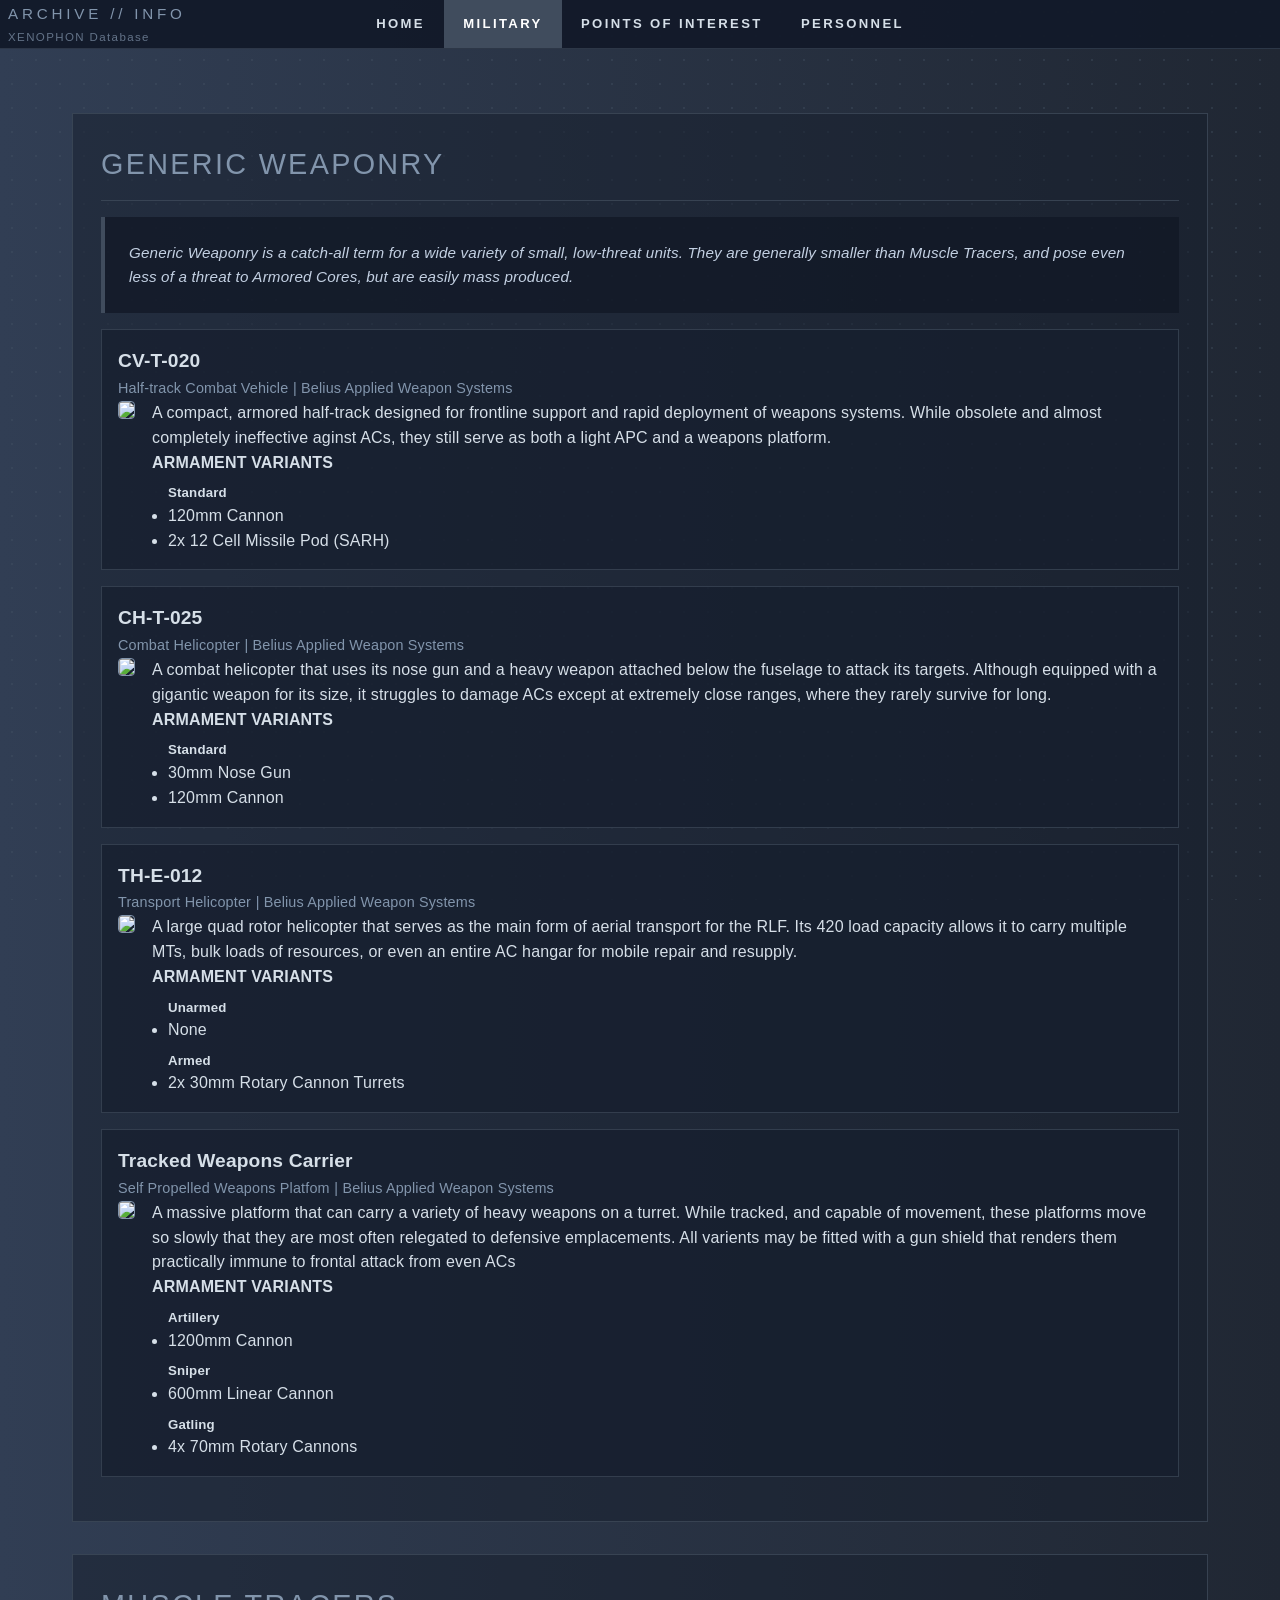
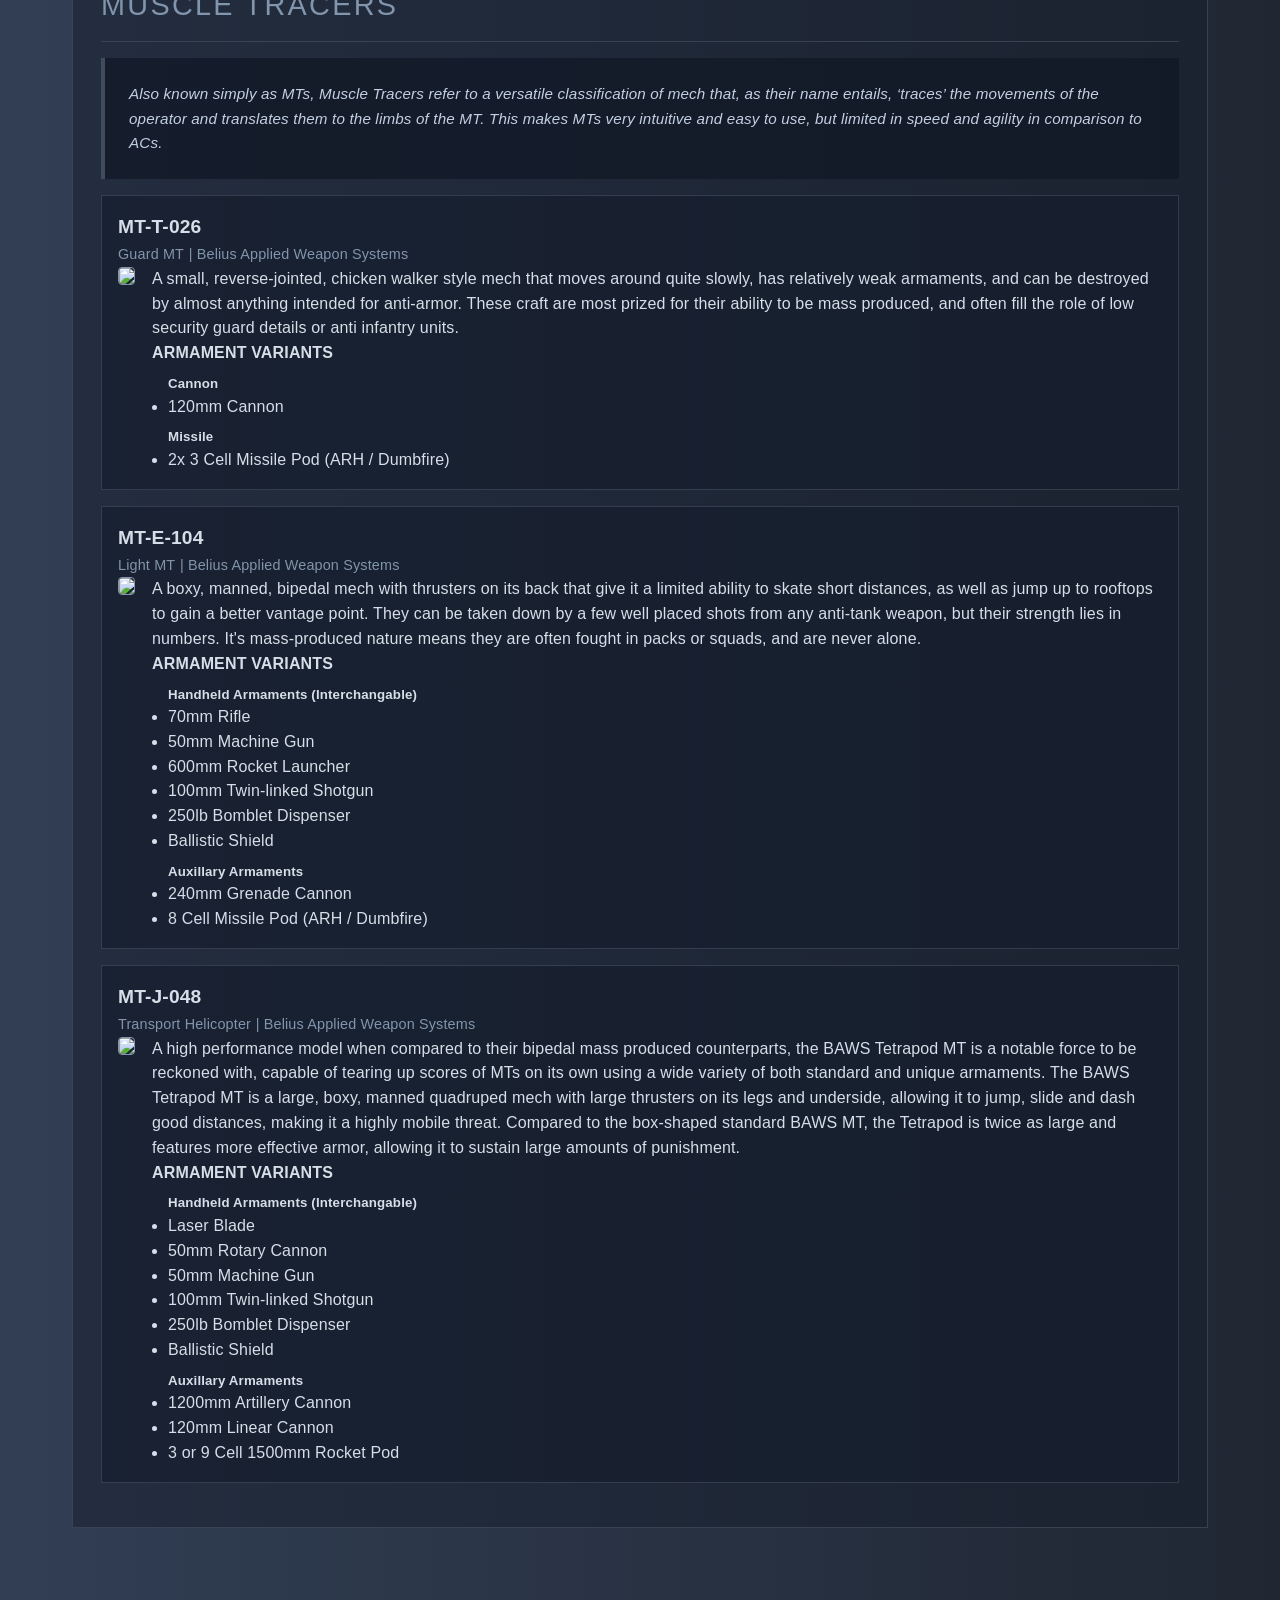
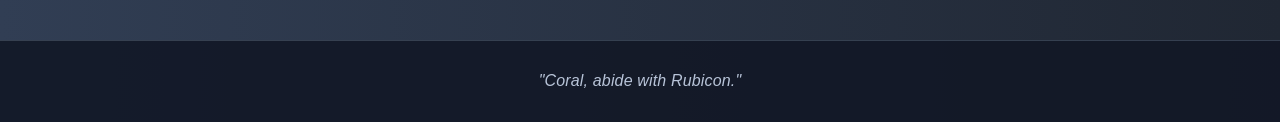
==== military.html @ 9fb01ea9 "Add files via upload" ====
<!DOCTYPE html>
<html lang="en">
<head>
    <meta charset="UTF-8">
    <meta name="viewport" content="width=device-width, initial-scale=1.0">
    <title>Military Information - RLF Archive</title>
    <link rel="stylesheet" href="styles.css">
</head>
<body>

    <nav class="navbar">
        <ul>
            <li><a href="index.html">Home</a></li>
            <li><a href="military.html" class="active">Military</a></li>
            <li><a href="locations.html">Points of Interest</a></li>
            <li><a href="members.html">Personnel</a></li>
        </ul>
        <header>
            <div class="header-content">
                <h1>ARCHIVE // INFO</h1>
                <p class="subtitle">XENOPHON Database</p>
            </div>
        </header>
    </nav>

    <main>
        <section class="content-section">
            <h2>GENERIC WEAPONRY</h2>
            <div class="placeholder">
                <p>Generic Weaponry is a catch-all term for a wide variety of small, low-threat units. They are generally smaller than Muscle Tracers, and pose even less of a threat to Armored Cores, but are easily mass produced.</p>
            </div>

            <article class="infoblock example">
                <head class="infoblock-header">
                    <h3 class="infoblock-name">CV-T-020</h3>
                    <div class="infoblock-meta">
                        <span class="infoblock-classification">Half-track Combat Vehicle</span>
                        <span class="infoblock-manufacturer">| Belius Applied Weapon Systems</span>
                    </div>
                </head>
                <div class="infoblock-body">
                    <div class="infoblock-image">
                        <img src="images/military/Armored_halftrack.webp">
                    </div>
                    <div class="infoblock-details">
                        <p class="infoblock-description">A compact, armored half-track designed for frontline support and rapid deployment of weapons systems. While obsolete and almost completely ineffective aginst ACs, they still serve as both a light APC and a weapons platform.</p>
                        <h4>ARMAMENT VARIANTS</h4>
                        <ul class="infoblock-list">
                            <h5>Standard</h5>
                            <li>120mm Cannon</li>
                            <li>2x 12 Cell Missile Pod (SARH)</li>
                        </ul>
                    </div>
                </div>
            </article>

            <article class="infoblock example">
                <head class="infoblock-header">
                    <h3 class="infoblock-name">CH-T-025</h3>
                    <div class="infoblock-meta">
                        <span class="infoblock-classification">Combat Helicopter</span>
                        <span class="infoblock-manufacturer">| Belius Applied Weapon Systems</span>
                    </div>
                </head>
                <div class="infoblock-body">
                    <div class="infoblock-image">
                        <img src="images/military/Attack_helicopter.webp">
                    </div>
                    <div class="infoblock-details">
                        <p class="infoblock-description">A combat helicopter that uses its nose gun and a heavy weapon attached below the fuselage to attack its targets. Although equipped with a gigantic weapon for its size, it struggles to damage ACs except at extremely close ranges, where they rarely survive for long.</p>
                        <h4>ARMAMENT VARIANTS</h4>
                        <ul class="infoblock-list">
                            <h5>Standard</h5>
                            <li>30mm Nose Gun</li>
                            <li>120mm Cannon</li>
                        </ul>
                    </div>
                </div>
            </article>

            <article class="infoblock example">
                <head class="infoblock-header">
                    <h3 class="infoblock-name">TH-E-012</h3>
                    <div class="infoblock-meta">
                        <span class="infoblock-classification">Transport Helicopter</span>
                        <span class="infoblock-manufacturer">| Belius Applied Weapon Systems</span>
                    </div>
                </head>
                <div class="infoblock-body">
                    <div class="infoblock-image">
                        <img src="images/military/Transport_RLF_miniguns.webp">
                    </div>
                    <div class="infoblock-details">
                        <p class="infoblock-description">A large quad rotor helicopter that serves as the main form of aerial transport for the RLF. Its 420 load capacity allows it to carry multiple MTs, bulk loads of resources, or even an entire AC hangar for mobile repair and resupply.</p>
                        <h4>ARMAMENT VARIANTS</h4>
                        <ul class="infoblock-list">
                            <h5>Unarmed</h5>
                            <li>None</li>
                        </ul>
                        <ul class="infoblock-list">
                            <h5>Armed</h5>
                            <li>2x 30mm Rotary Cannon Turrets</li>
                        </ul>
                    </div>
                </div>
            </article>

            <article class="infoblock example">
                <head class="infoblock-header">
                    <h3 class="infoblock-name">Tracked Weapons Carrier</h3>
                    <div class="infoblock-meta">
                        <span class="infoblock-classification">Self Propelled Weapons Platfom</span>
                        <span class="infoblock-manufacturer">| Belius Applied Weapon Systems</span>
                    </div>
                </head>
                <div class="infoblock-body">
                    <div class="infoblock-image">
                        <img src="images/military/TWC.webp">
                    </div>
                    <div class="infoblock-details">
                        <p class="infoblock-description">A massive platform that can carry a variety of heavy weapons on a turret. While tracked, and capable of movement, these platforms move so slowly that they are most often relegated to defensive emplacements. All varients may be fitted with a gun shield that renders them practically immune to frontal attack from even ACs</p>
                        <h4>ARMAMENT VARIANTS</h4>
                        <ul class="infoblock-list">
                            <h5>Artillery</h5>
                            <li>1200mm Cannon</li>
                        </ul>
                        <ul class="infoblock-list">
                            <h5>Sniper</h5>
                            <li>600mm Linear Cannon </li>
                        </ul>
                        <ul class="infoblock-list">
                            <h5>Gatling</h5>
                            <li>4x 70mm Rotary Cannons </li>
                        </ul>
                        
                    </div>
                </div>
            </article>

        </section>

        <section class="content-section">
            <h2>MUSCLE TRACERS</h2>
            <div class="placeholder">
                <p>Also known simply as MTs, Muscle Tracers refer to a versatile classification of mech that, as their name entails, ‘traces’ the movements of the operator and translates them to the limbs of the MT. This makes MTs very intuitive and easy to use, but limited in speed and agility in comparison to ACs.</p>
            </div>

            <article class="infoblock example">
                <head class="infoblock-header">
                    <h3 class="infoblock-name">MT-T-026</h3>
                    <div class="infoblock-meta">
                        <span class="infoblock-classification">Guard MT</span>
                        <span class="infoblock-manufacturer">| Belius Applied Weapon Systems</span>
                    </div>
                </head>
                <div class="infoblock-body">
                    <div class="infoblock-image">
                        <img src="images/military/Guard_mt_Cannon.webp">
                    </div>
                    <div class="infoblock-details">
                        <p class="infoblock-description">A small, reverse-jointed, chicken walker style mech that moves around quite slowly, has relatively weak armaments, and can be destroyed by almost anything intended for anti-armor. These craft are most prized for their ability to be mass produced, and often fill the role of low security guard details or anti infantry units.</p>
                        <h4>ARMAMENT VARIANTS</h4>
                        <ul class="infoblock-list">
                            <h5>Cannon</h5>
                            <li>120mm Cannon</li>
                        </ul>
                        <ul class="infoblock-list">
                            <h5>Missile</h5>
                            <li>2x 3 Cell Missile Pod (ARH / Dumbfire)</li>
                        </ul>
                    </div>
                </div>
            </article>

            <article class="infoblock example">
                <head class="infoblock-header">
                    <h3 class="infoblock-name">MT-E-104</h3>
                    <div class="infoblock-meta">
                        <span class="infoblock-classification">Light MT</span>
                        <span class="infoblock-manufacturer">| Belius Applied Weapon Systems</span>
                    </div>
                </head>
                <div class="infoblock-body">
                    <div class="infoblock-image">
                        <img src="images/military/BAWS_MT.webp">
                    </div>
                    <div class="infoblock-details">
                        <p class="infoblock-description">A boxy, manned, bipedal mech with thrusters on its back that give it a limited ability to skate short distances, as well as jump up to rooftops to gain a better vantage point. They can be taken down by a few well placed shots from any anti-tank weapon, but their strength lies in numbers. It's mass-produced nature means they are often fought in packs or squads, and are never alone.</p>
                        <h4>ARMAMENT VARIANTS</h4>
                        <ul class="infoblock-list">
                            <h5>Handheld Armaments (Interchangable)</h5>
                            <li>70mm Rifle</li>
                            <li>50mm Machine Gun</li>
                            <li>600mm Rocket Launcher</li>
                            <li>100mm Twin-linked Shotgun</li>
                            <li>250lb Bomblet Dispenser</li>
                            <li>Ballistic Shield</li>
                        </ul>
                        <ul class="infoblock-list">
                            <h5>Auxillary Armaments</h5>
                            <li>240mm Grenade Cannon</li>
                            <li>8 Cell Missile Pod (ARH / Dumbfire)</li>
                        </ul>
                    </div>
                </div>
            </article>

            <article class="infoblock example">
                <head class="infoblock-header">
                    <h3 class="infoblock-name">MT-J-048</h3>
                    <div class="infoblock-meta">
                        <span class="infoblock-classification">Transport Helicopter</span>
                        <span class="infoblock-manufacturer">| Belius Applied Weapon Systems</span>
                    </div>
                </head>
                <div class="infoblock-body">
                    <div class="infoblock-image">
                        <img src="images/military/BAWS_Tetrapod.webp">
                    </div>
                    <div class="infoblock-details">
                        <p class="infoblock-description">A high performance model when compared to their bipedal mass produced counterparts, the BAWS Tetrapod MT is a notable force to be reckoned with, capable of tearing up scores of MTs on its own using a wide variety of both standard and unique armaments. The BAWS Tetrapod MT is a large, boxy, manned quadruped mech with large thrusters on its legs and underside, allowing it to jump, slide and dash good distances, making it a highly mobile threat. Compared to the box-shaped standard BAWS MT, the Tetrapod is twice as large and features more effective armor, allowing it to sustain large amounts of punishment.</p>
                        <h4>ARMAMENT VARIANTS</h4>
                        <ul class="infoblock-list">
                            <h5>Handheld Armaments (Interchangable)</h5>
                            <li>Laser Blade</li>
                            <li>50mm Rotary Cannon</li>
                            <li>50mm Machine Gun</li>
                            <li>100mm Twin-linked Shotgun</li>
                            <li>250lb Bomblet Dispenser</li>
                            <li>Ballistic Shield</li>
                        </ul>
                        <ul class="infoblock-list">
                            <h5>Auxillary Armaments</h5>
                            <li>1200mm Artillery Cannon</li>
                            <li>120mm Linear Cannon</li>
                            <li>3 or 9 Cell 1500mm Rocket Pod</li>
                        </ul>
                    </div>
                </div>
            </article>

        </section>
    </main>

    <footer>
        <i>"Coral, abide with Rubicon."</i>
    </footer>
</body>
</html>
---- styles.css ----
* {
    margin: 0;
    padding: 0;
    box-sizing: border-box;
}

body {
    font-family: 'Segoe UI', 'Roboto', 'Helvetica Neue', Arial, sans-serif;
    line-height: 1.55;
    color: #e6e6e6;
    min-height: 100vh;
    position: relative;
    background: linear-gradient(90deg, #313E54 0%, #202733 100%);
    letter-spacing: 0.01em;
}

/* Infoblock styles */
.infoblock {
    background: rgba(22, 30, 45, 0.7);
    border: 1px solid rgba(63, 74, 90, 0.7);
    padding: 1rem;
    margin: 1rem 0;
}
.infoblock-header {
    display: flex;
    justify-content: space-between;
    align-items: baseline;
    gap: 1rem;
    margin-bottom: 0.5rem;
}
.infoblock-name {
    color: #d6dfe8;
    margin: 0;
    font-size: 1.2rem;
}
.infoblock-meta span {
    display: inline-block;
    color: #8295ac;
    font-size: 0.9rem;
}
.infoblock-body {
    display: flex;
    gap: 1rem;
    align-items: flex-start;
}
.infoblock-image img {
    width: 360px;
    max-width: 95%;
    height: auto;
    border-radius: 4px;
    border: 1px solid #8295ac;
}
.infoblock-details {
    color: #d6dfe8;
    flex: 1;
}
.infoblock-list {
    color: #d6dfe8;
    margin: 0.5rem 0 0 1rem;
}

body::before {
    content: '';
    position: fixed;
    inset: 0;
    z-index: -2;
    background-image: radial-gradient(circle, #485568 1px, transparent 1px);
    background-size: 24px 24px;
    opacity: 0.35;
    pointer-events: none;
}

body::after {
    content: '';
    position: fixed;
    inset: 0;
    z-index: -1;
    background-image: url(images/Emblem_ACVI_Rubicon_Liberation_Front.webp);
    background-repeat: no-repeat;
    background-position: center center;
    background-size: 80%;
    opacity: 0.4;
    pointer-events: none;
    mix-blend-mode: overlay;
}

header {
    position: absolute;
    top: 0.1rem;
    left: 0.5rem;
    color: #8295ac;
    padding: 0;
    text-align: left;
    z-index: 10;
}

header h1 {
    font-size: 0.95rem;
    margin: 0;
    font-weight: 300;
    text-transform: uppercase;
    letter-spacing: 0.25em;
}

.subtitle {
    font-size: 0.72rem;
    opacity: 0.72;
    margin-top: 0.25rem;
    letter-spacing: 0.12em;
}

.navbar {
    background: rgba(18, 26, 42, 0.95);
    padding: 0;
    position: sticky;
    top: 0;
    z-index: 9;
    border-bottom: 1px solid rgba(63, 74, 90, 0.6);
}

.navbar ul {
    list-style: none;
    display: flex;
    justify-content: center;
    flex-wrap: wrap;
}

.navbar a {
    display: block;
    color: #d6dfe8;
    text-decoration: none;
    padding: 0.85rem 1.2rem;
    transition: background-color 0.2s, color 0.2s;
    text-transform: uppercase;
    font-size: 0.82rem;
    font-weight: 600;
    letter-spacing: 0.18em;
}

.navbar a:hover,
.navbar a.active {
    background-color: #404C5D;
    color: #fff;
}

main {
    max-width: 1200px;
    margin: 4rem auto 2rem;
    padding: 0 2rem 2rem;
}

.intro {
    margin-bottom: 2rem;
    padding: 1.5rem 1.75rem;
    background: rgba(22, 30, 45, 0.7);
    border: 1px solid rgba(63, 74, 90, 0.7);
}

.intro-text {
    font-size: 1rem;
    color: #d6dfe8;
}

.content-grid {
    display: grid;
    grid-template-columns: repeat(auto-fit, minmax(280px, 1fr));
    gap: 1rem;
    margin-bottom: 2.5rem;
}

.card {
    background: rgba(22, 30, 45, 0.92);
    padding: 1.4rem;
    border: 1px solid rgba(63, 74, 90, 0.8);
    box-shadow: none;
    transition: border-color 0.2s, transform 0.2s;
}

.card:hover {
    transform: translateY(-1px);
    border-color: rgba(192, 209, 237, 0.55);
}

.card h3 {
    color: #d6dfe8;
    margin-bottom: 0.65rem;
    font-size: 1.15rem;
    letter-spacing: 0.08em;
}

.card p {
    color: #b8c4d8;
    margin-bottom: 1.25rem;
    font-size: 0.95rem;
    line-height: 1.55;
}

.btn {
    display: inline-block;
    background-color: #404C5D;
    color: #fff;
    padding: 0.65rem 1.25rem;
    text-decoration: none;
    border: 1px solid #404C5D;
    transition: background-color 0.2s, border-color 0.2s;
    font-weight: 700;
    text-transform: uppercase;
    font-size: 0.78rem;
    letter-spacing: 0.15em;
}

.btn:hover {
    background-color: #7388a7a9;
    border-color: #7388a7a9;
}

.content-section {
    background: rgba(22, 30, 45, 0.5);
    padding: 1.75rem;
    border: 1px solid rgba(63, 74, 90, 0.8);
    margin-bottom: 2rem;
}

.content-section h2 {
    color: #8295ac;
    margin-bottom: 1rem;
    font-size: 1.8rem;
    border-bottom: 1px solid rgba(63, 74, 90, 0.8);
    font-weight: 300;
    padding-bottom: 0.85rem;
    letter-spacing: 0.08em;
}

.placeholder {
    background: rgba(16, 23, 36, 0.75);
    padding: 1.5rem;
    border-left: 4px solid #404C5D;
    color: #c3d0e2;
    font-style: italic;
    font-size: 0.95rem;
    line-height: 1.6;
}

footer {
    background: rgba(18, 24, 38, 0.9);
    color: #b8c4d8;
    text-align: center;
    padding: 1.75rem;
    margin-top: 3rem;
    border-top: 1px solid rgba(63, 74, 90, 0.8);
}

@media (max-width: 768px) {
    header h1 {
        font-size: 1.8rem;
    }

    .navbar a {
        padding: 0.8rem 1rem;
        font-size: 0.8rem;
    }

    main {
        padding: 0 1rem;
    }

    .content-grid {
        grid-template-columns: 1fr;
    }
}
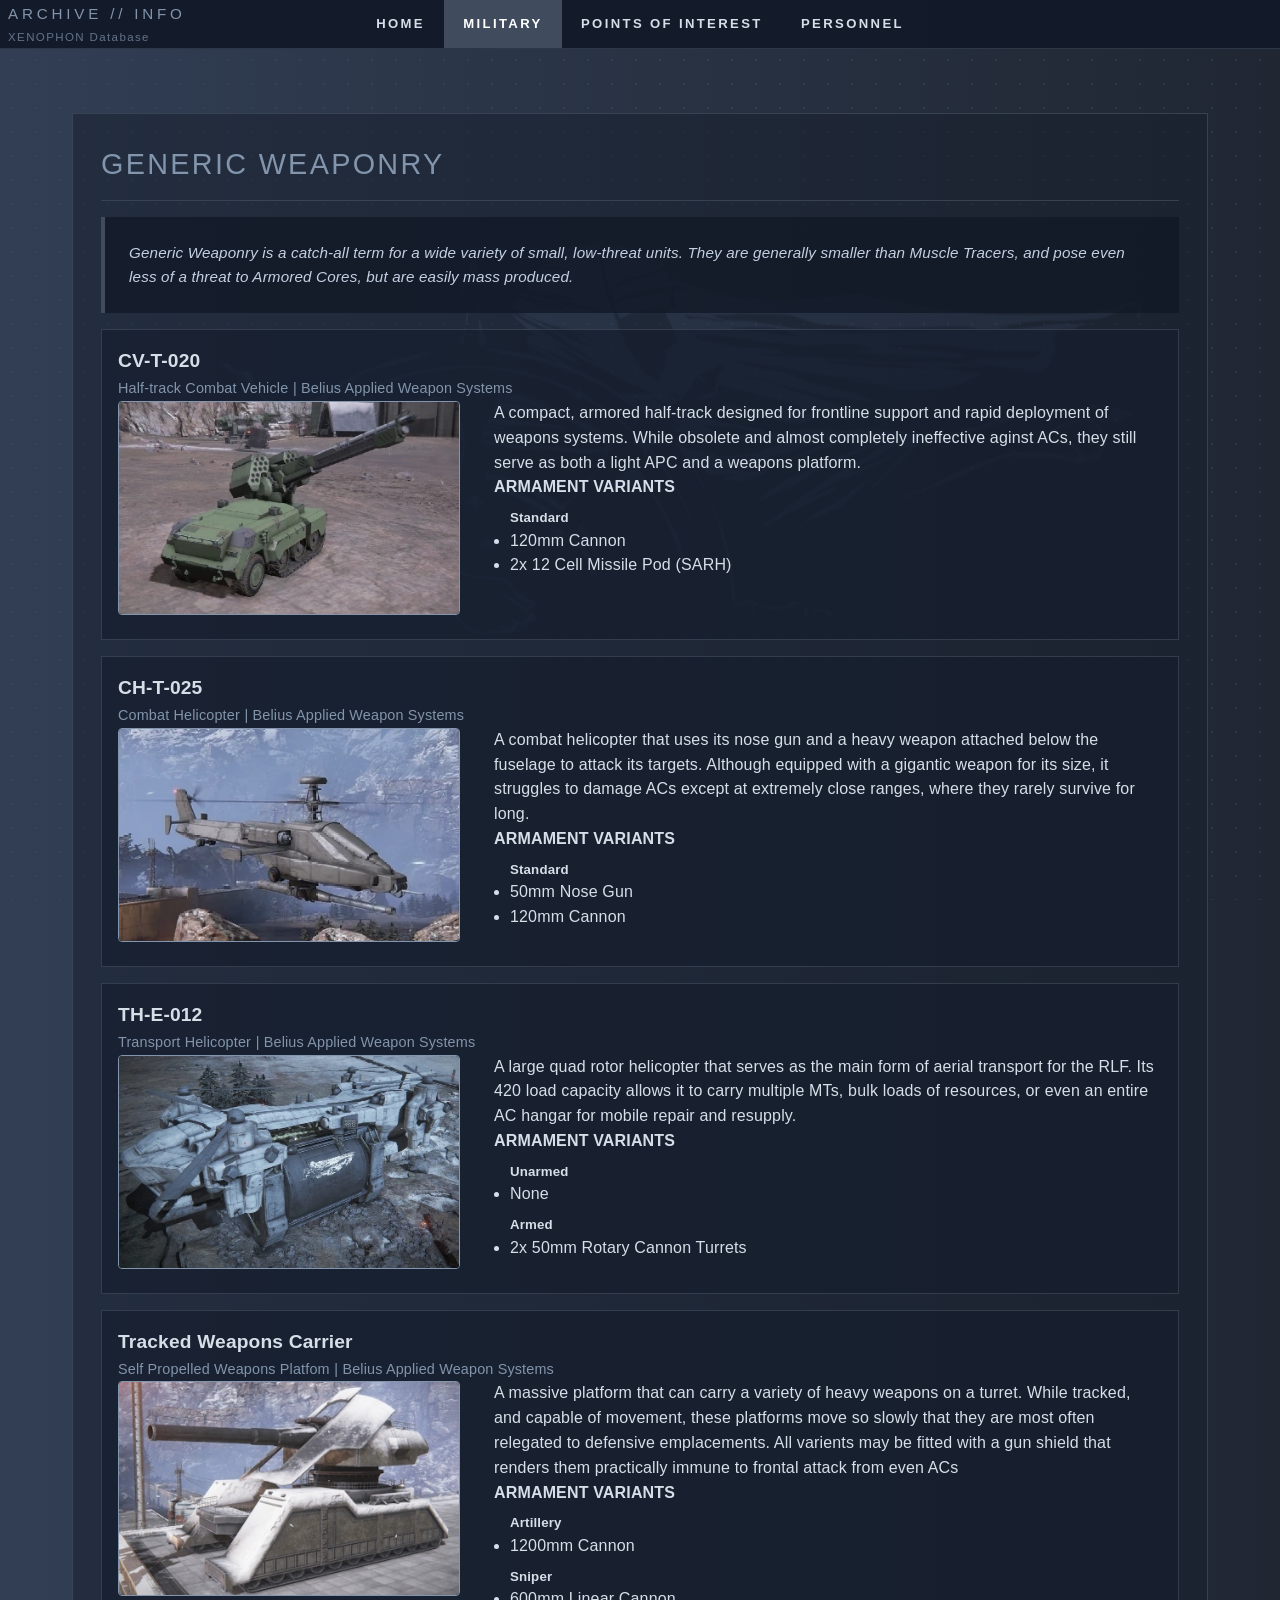
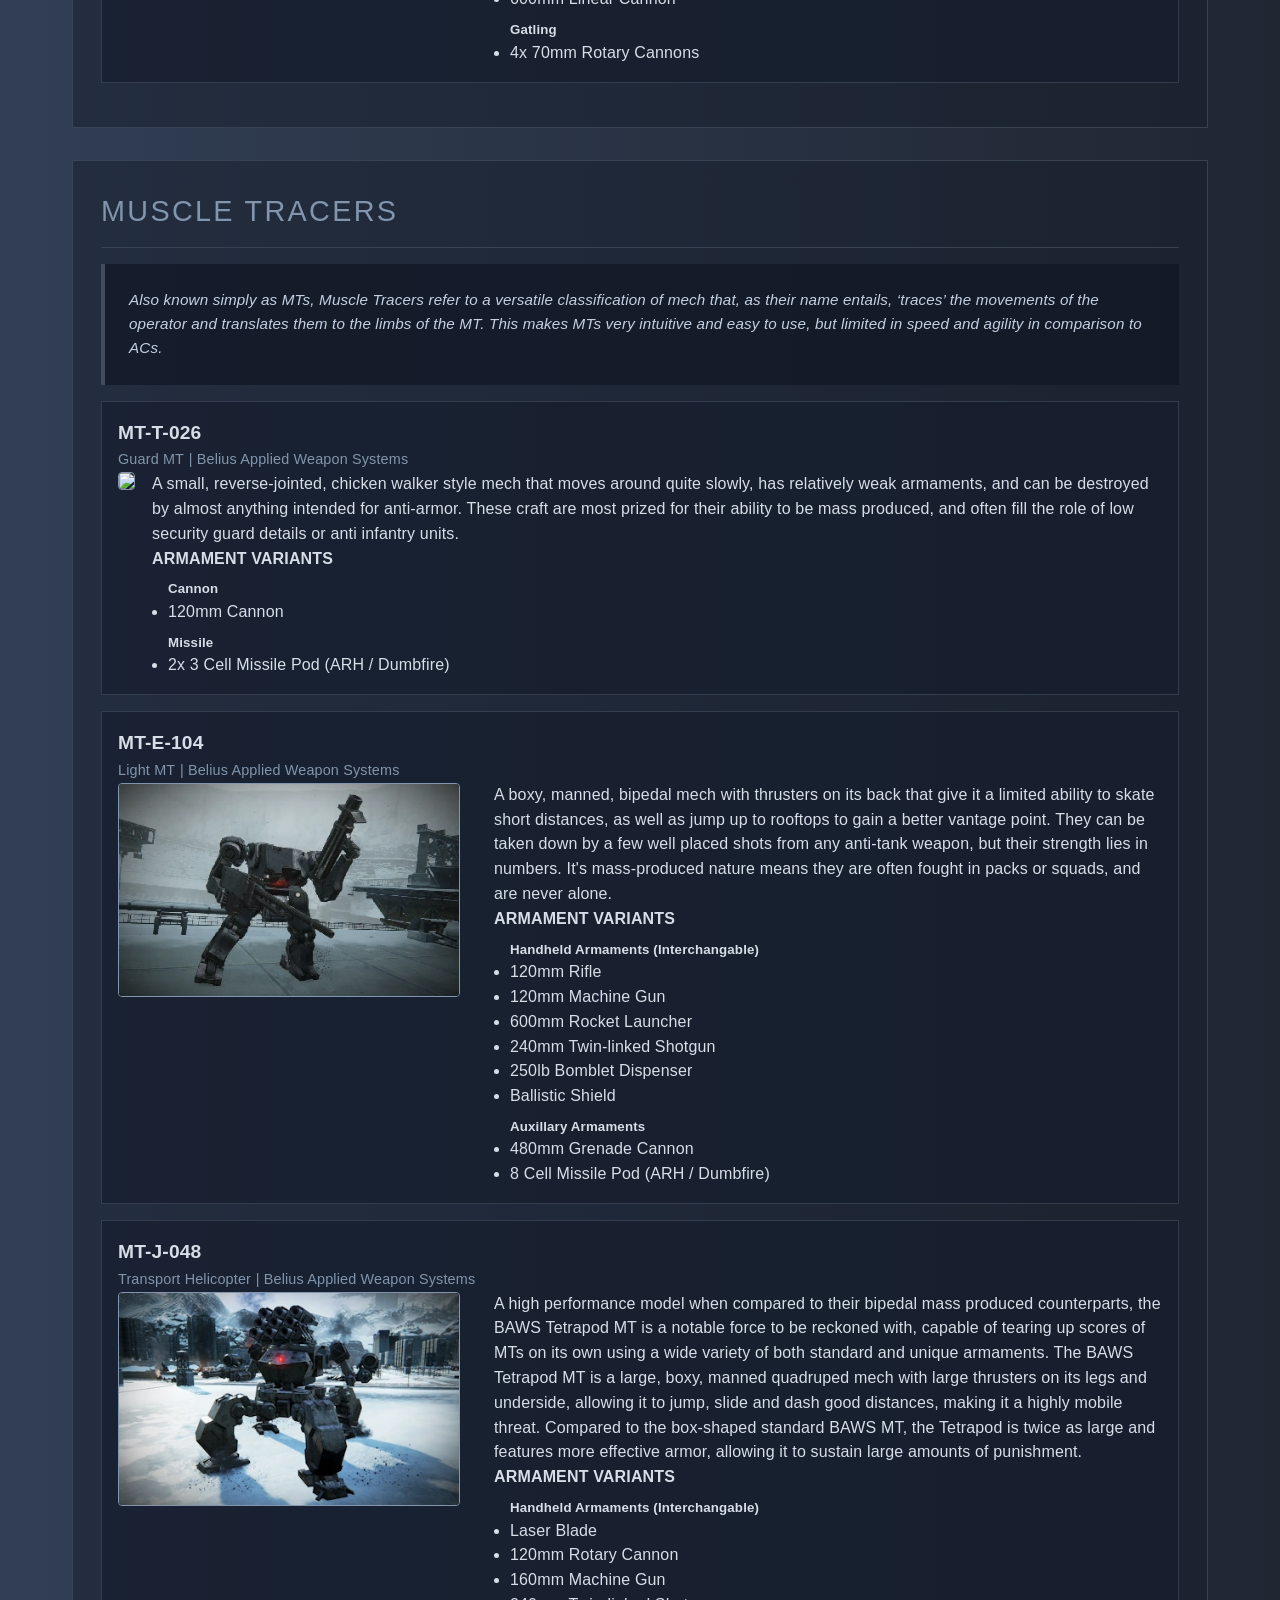
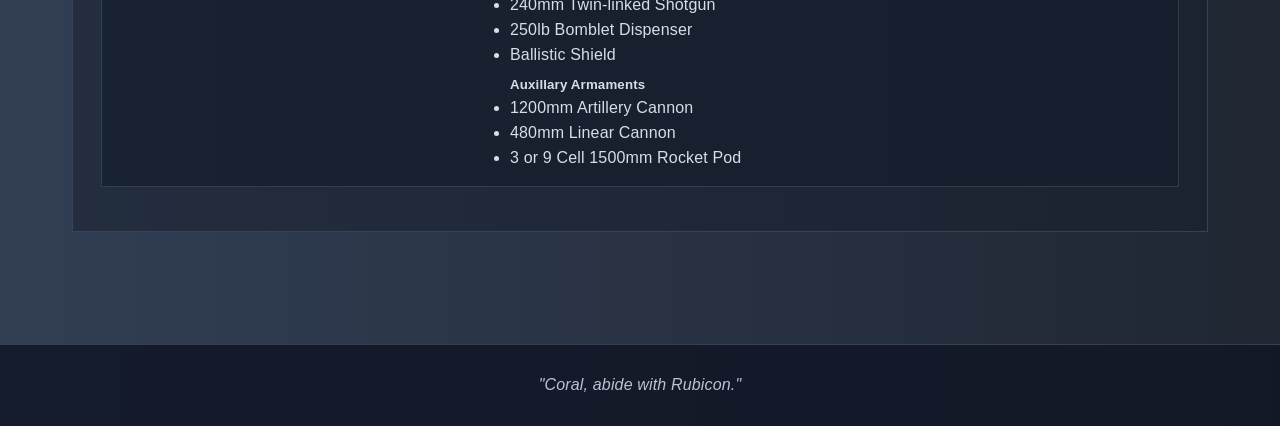
==== commit 4a6f2146: "Update military.html" ====
--- a/military.html
+++ b/military.html
@@ -71,7 +71,7 @@
                         <h4>ARMAMENT VARIANTS</h4>
                         <ul class="infoblock-list">
                             <h5>Standard</h5>
-                            <li>30mm Nose Gun</li>
+                            <li>50mm Nose Gun</li>
                             <li>120mm Cannon</li>
                         </ul>
                     </div>
@@ -99,7 +99,7 @@
                         </ul>
                         <ul class="infoblock-list">
                             <h5>Armed</h5>
-                            <li>2x 30mm Rotary Cannon Turrets</li>
+                            <li>2x 50mm Rotary Cannon Turrets</li>
                         </ul>
                     </div>
                 </div>
@@ -189,16 +189,16 @@
                         <h4>ARMAMENT VARIANTS</h4>
                         <ul class="infoblock-list">
                             <h5>Handheld Armaments (Interchangable)</h5>
-                            <li>70mm Rifle</li>
-                            <li>50mm Machine Gun</li>
+                            <li>120mm Rifle</li>
+                            <li>120mm Machine Gun</li>
                             <li>600mm Rocket Launcher</li>
-                            <li>100mm Twin-linked Shotgun</li>
+                            <li>240mm Twin-linked Shotgun</li>
                             <li>250lb Bomblet Dispenser</li>
                             <li>Ballistic Shield</li>
                         </ul>
                         <ul class="infoblock-list">
                             <h5>Auxillary Armaments</h5>
-                            <li>240mm Grenade Cannon</li>
+                            <li>480mm Grenade Cannon</li>
                             <li>8 Cell Missile Pod (ARH / Dumbfire)</li>
                         </ul>
                     </div>
@@ -223,16 +223,16 @@
                         <ul class="infoblock-list">
                             <h5>Handheld Armaments (Interchangable)</h5>
                             <li>Laser Blade</li>
-                            <li>50mm Rotary Cannon</li>
-                            <li>50mm Machine Gun</li>
-                            <li>100mm Twin-linked Shotgun</li>
+                            <li>120mm Rotary Cannon</li>
+                            <li>160mm Machine Gun</li>
+                            <li>240mm Twin-linked Shotgun</li>
                             <li>250lb Bomblet Dispenser</li>
                             <li>Ballistic Shield</li>
                         </ul>
                         <ul class="infoblock-list">
                             <h5>Auxillary Armaments</h5>
                             <li>1200mm Artillery Cannon</li>
-                            <li>120mm Linear Cannon</li>
+                            <li>480mm Linear Cannon</li>
                             <li>3 or 9 Cell 1500mm Rocket Pod</li>
                         </ul>
                     </div>
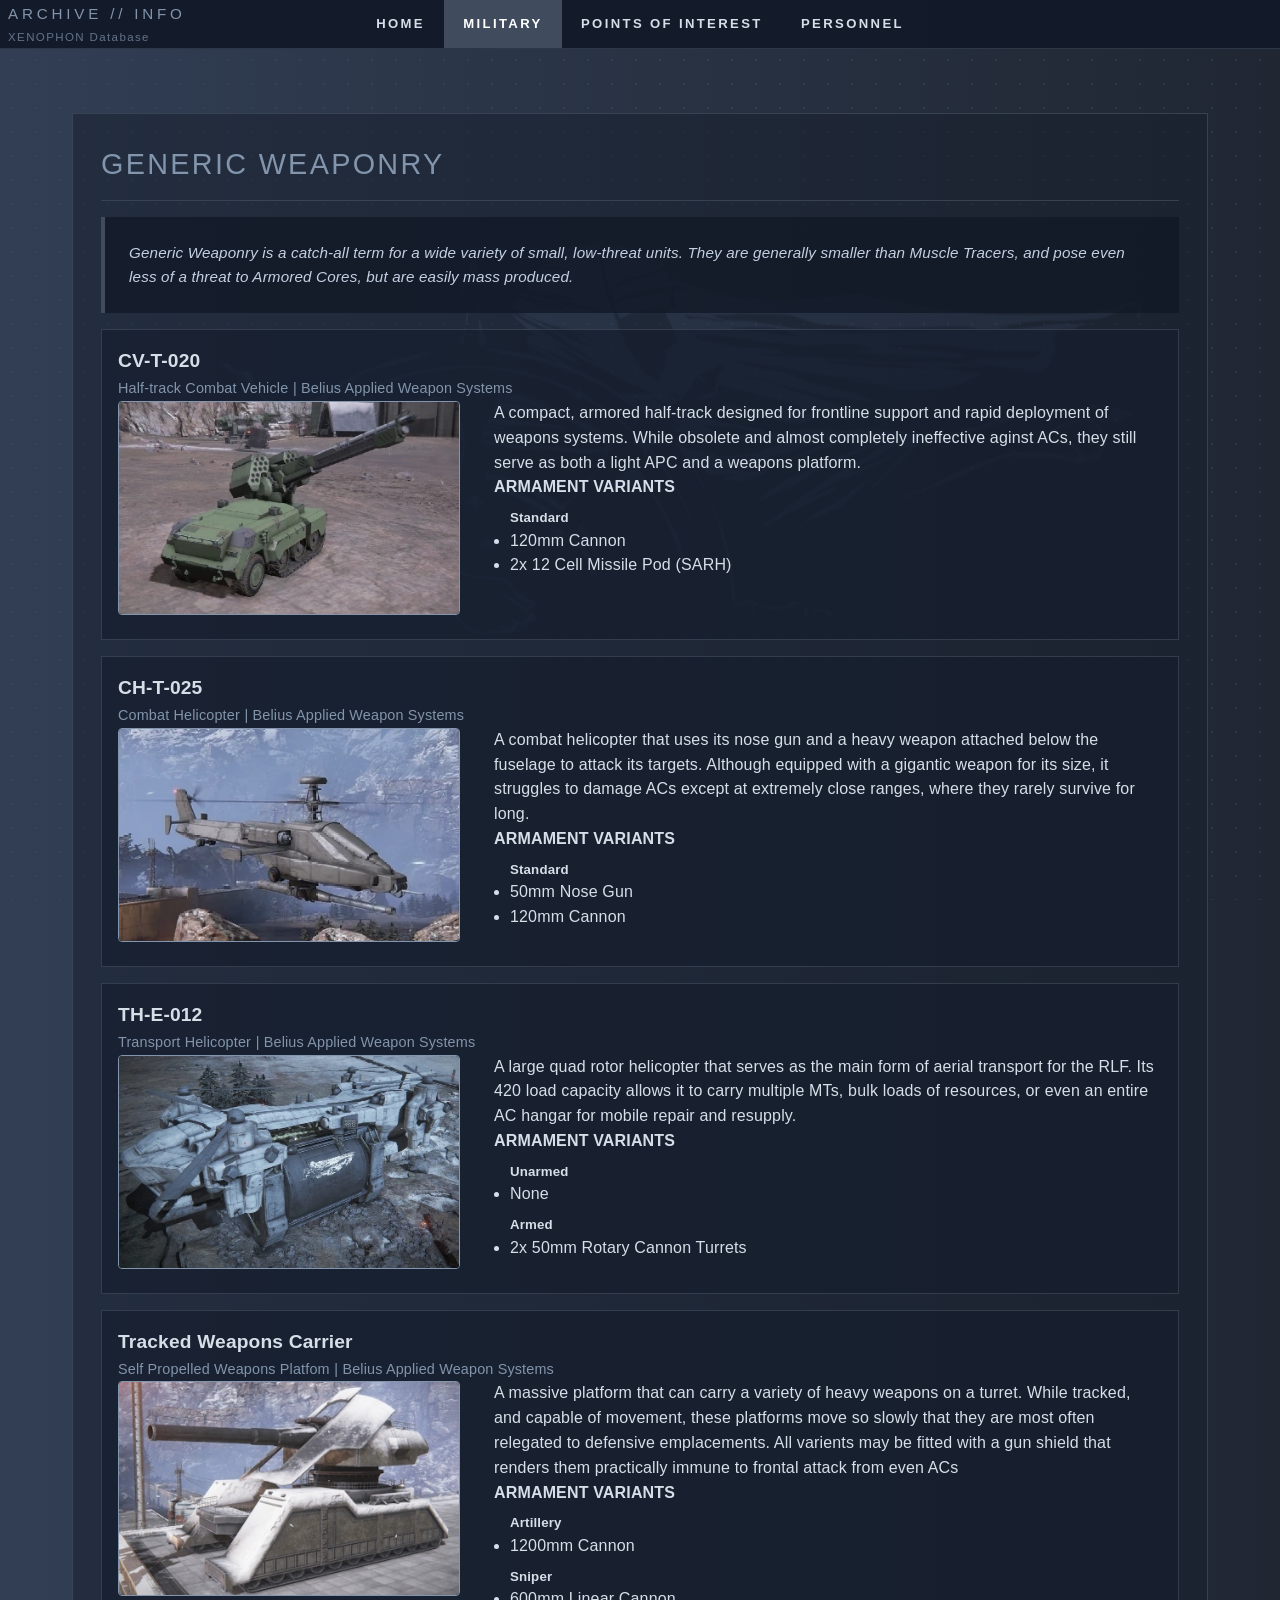
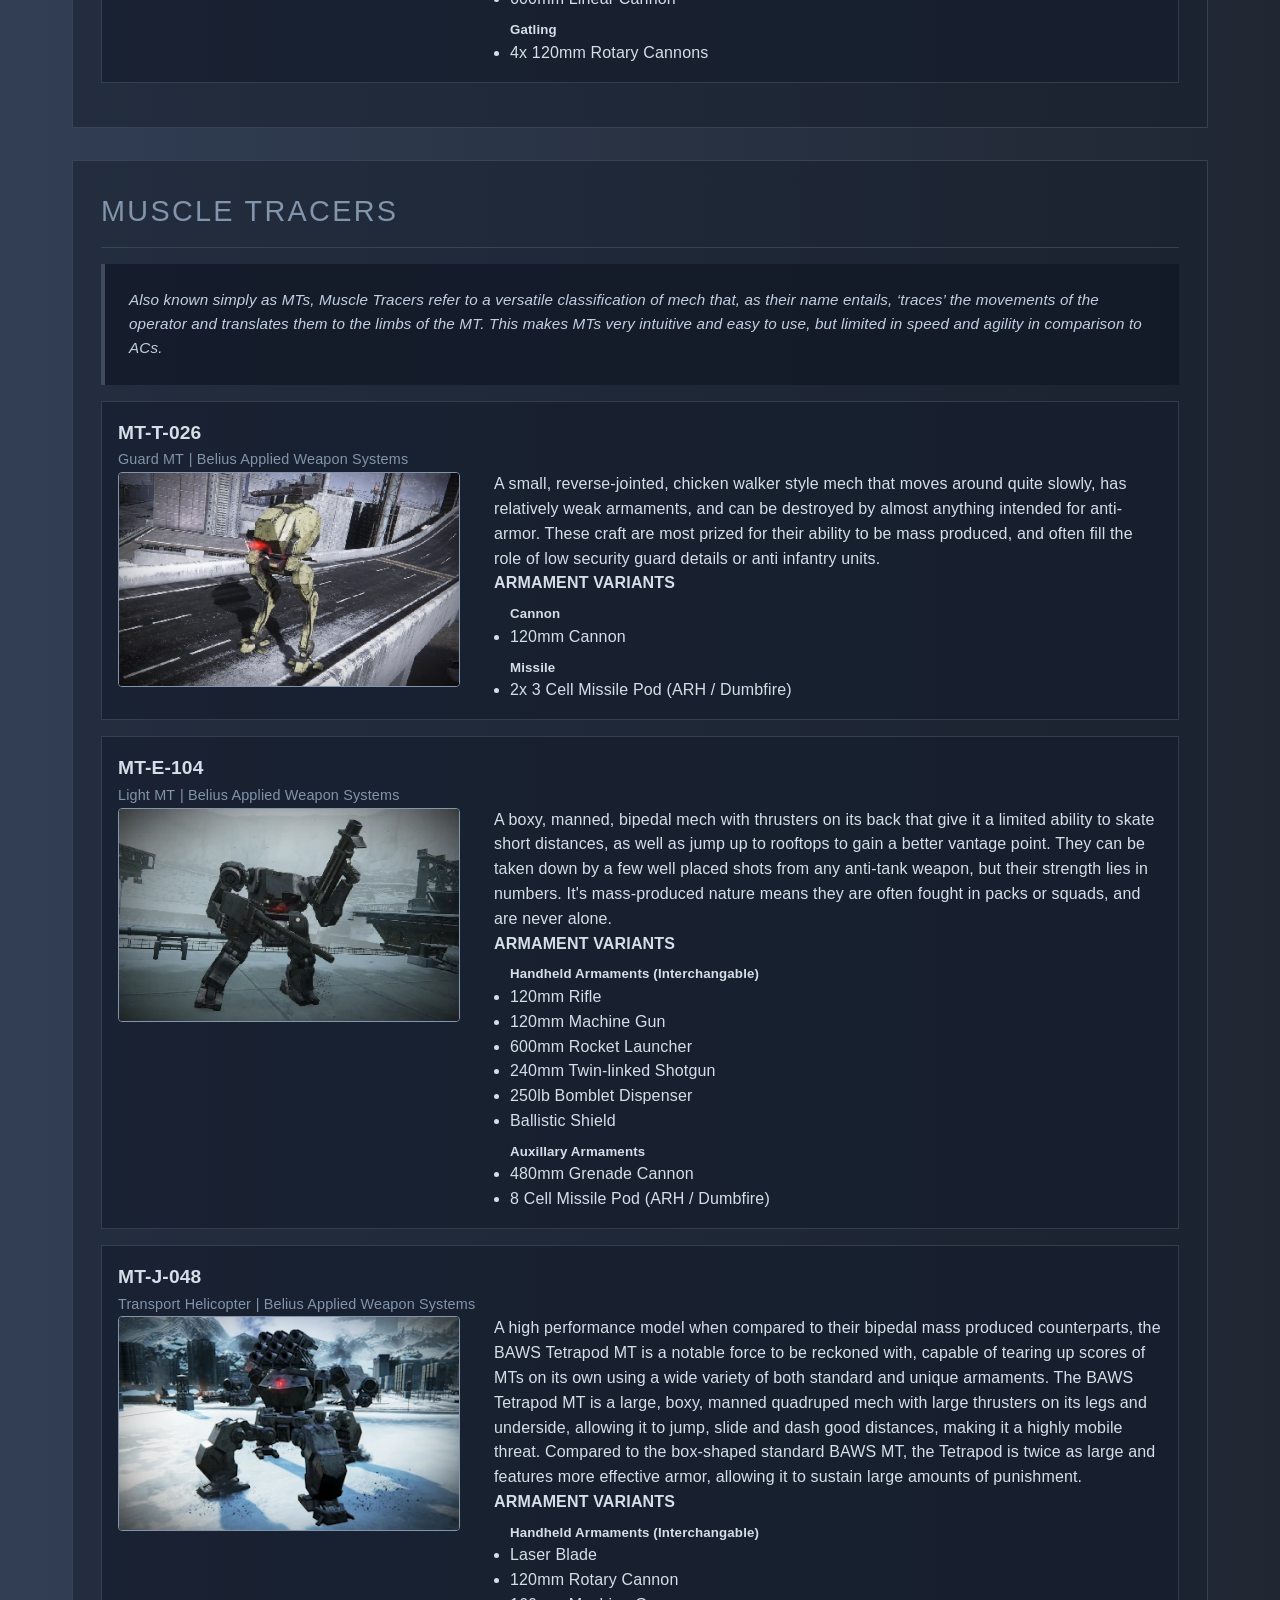
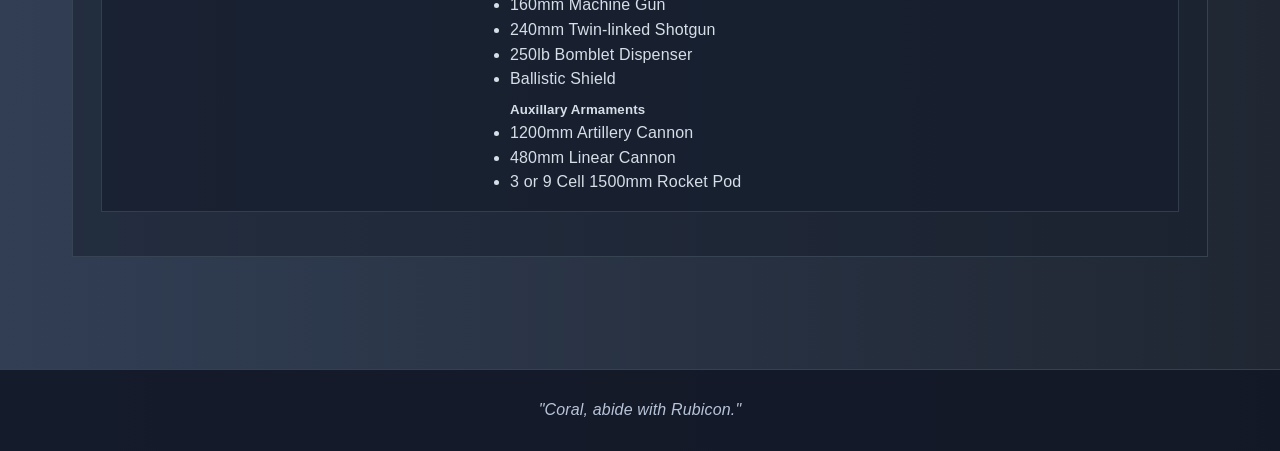
==== commit e78fb02e: "Update military.html" ====
--- a/military.html
+++ b/military.html
@@ -130,7 +130,7 @@
                         </ul>
                         <ul class="infoblock-list">
                             <h5>Gatling</h5>
-                            <li>4x 70mm Rotary Cannons </li>
+                            <li>4x 120mm Rotary Cannons </li>
                         </ul>
                         
                     </div>
@@ -155,7 +155,7 @@
                 </head>
                 <div class="infoblock-body">
                     <div class="infoblock-image">
-                        <img src="images/military/Guard_mt_Cannon.webp">
+                        <img src="images/military/Guard_mt_cannon.webp">
                     </div>
                     <div class="infoblock-details">
                         <p class="infoblock-description">A small, reverse-jointed, chicken walker style mech that moves around quite slowly, has relatively weak armaments, and can be destroyed by almost anything intended for anti-armor. These craft are most prized for their ability to be mass produced, and often fill the role of low security guard details or anti infantry units.</p>
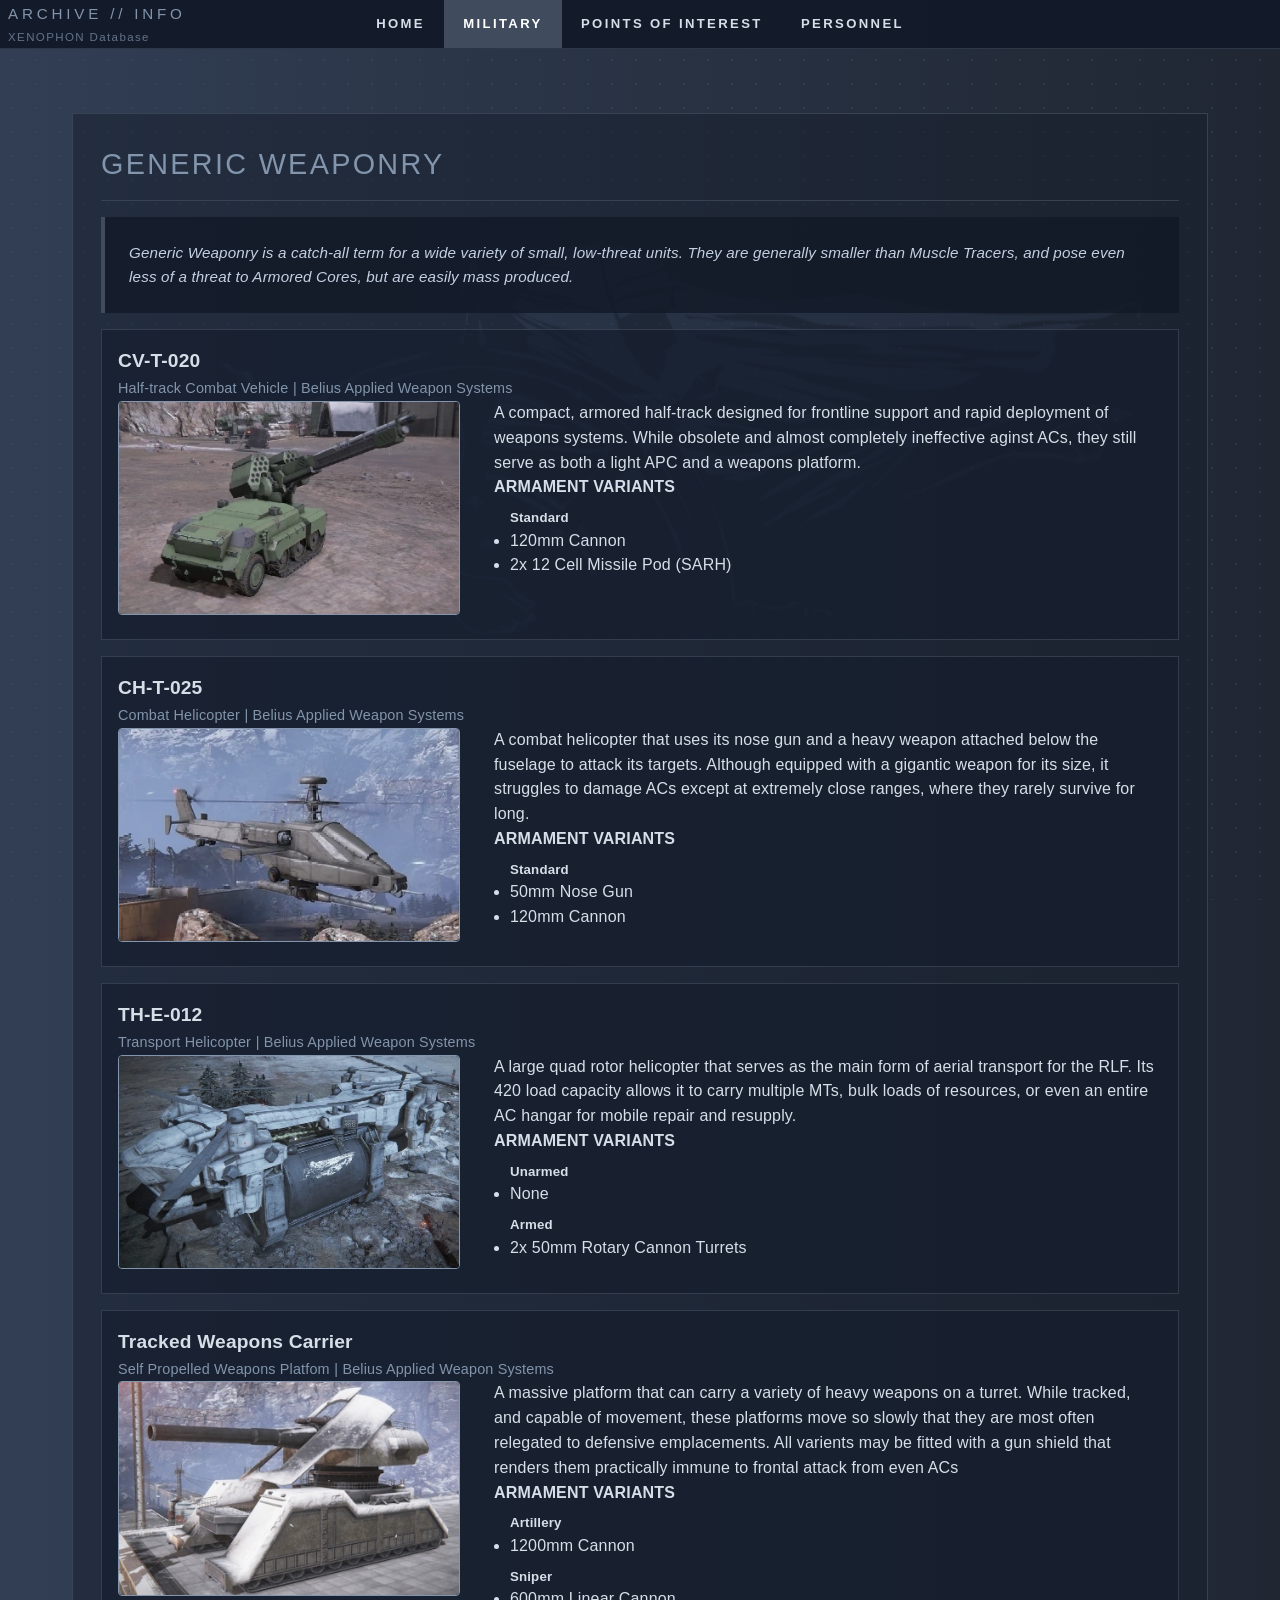
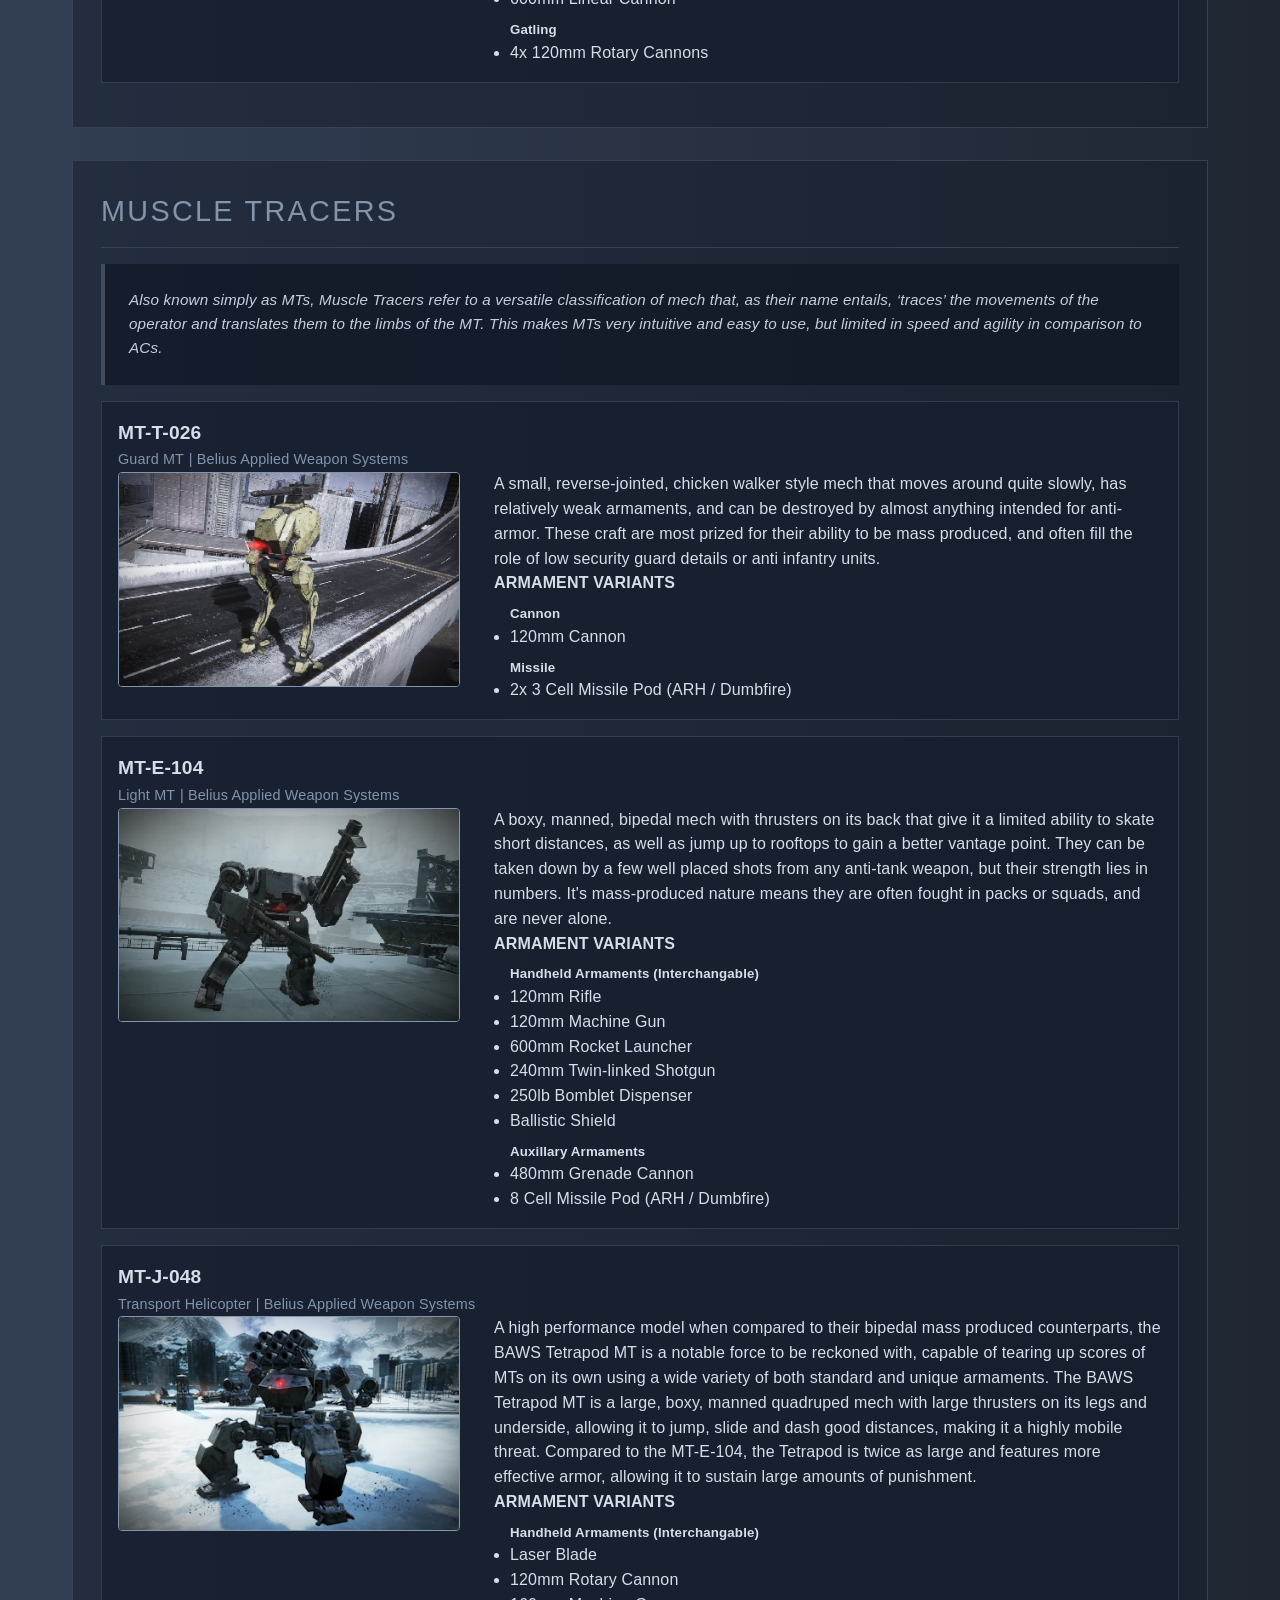
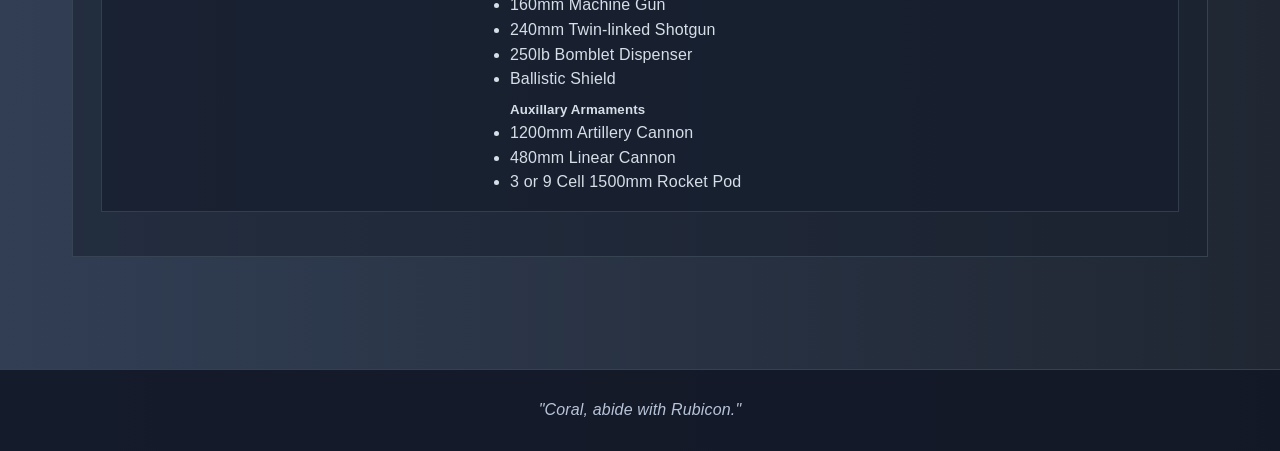
==== commit 539e5140: "Update military.html" ====
--- a/military.html
+++ b/military.html
@@ -218,7 +218,7 @@
                         <img src="images/military/BAWS_Tetrapod.webp">
                     </div>
                     <div class="infoblock-details">
-                        <p class="infoblock-description">A high performance model when compared to their bipedal mass produced counterparts, the BAWS Tetrapod MT is a notable force to be reckoned with, capable of tearing up scores of MTs on its own using a wide variety of both standard and unique armaments. The BAWS Tetrapod MT is a large, boxy, manned quadruped mech with large thrusters on its legs and underside, allowing it to jump, slide and dash good distances, making it a highly mobile threat. Compared to the box-shaped standard BAWS MT, the Tetrapod is twice as large and features more effective armor, allowing it to sustain large amounts of punishment.</p>
+                        <p class="infoblock-description">A high performance model when compared to their bipedal mass produced counterparts, the BAWS Tetrapod MT is a notable force to be reckoned with, capable of tearing up scores of MTs on its own using a wide variety of both standard and unique armaments. The BAWS Tetrapod MT is a large, boxy, manned quadruped mech with large thrusters on its legs and underside, allowing it to jump, slide and dash good distances, making it a highly mobile threat. Compared to the MT-E-104, the Tetrapod is twice as large and features more effective armor, allowing it to sustain large amounts of punishment.</p>
                         <h4>ARMAMENT VARIANTS</h4>
                         <ul class="infoblock-list">
                             <h5>Handheld Armaments (Interchangable)</h5>
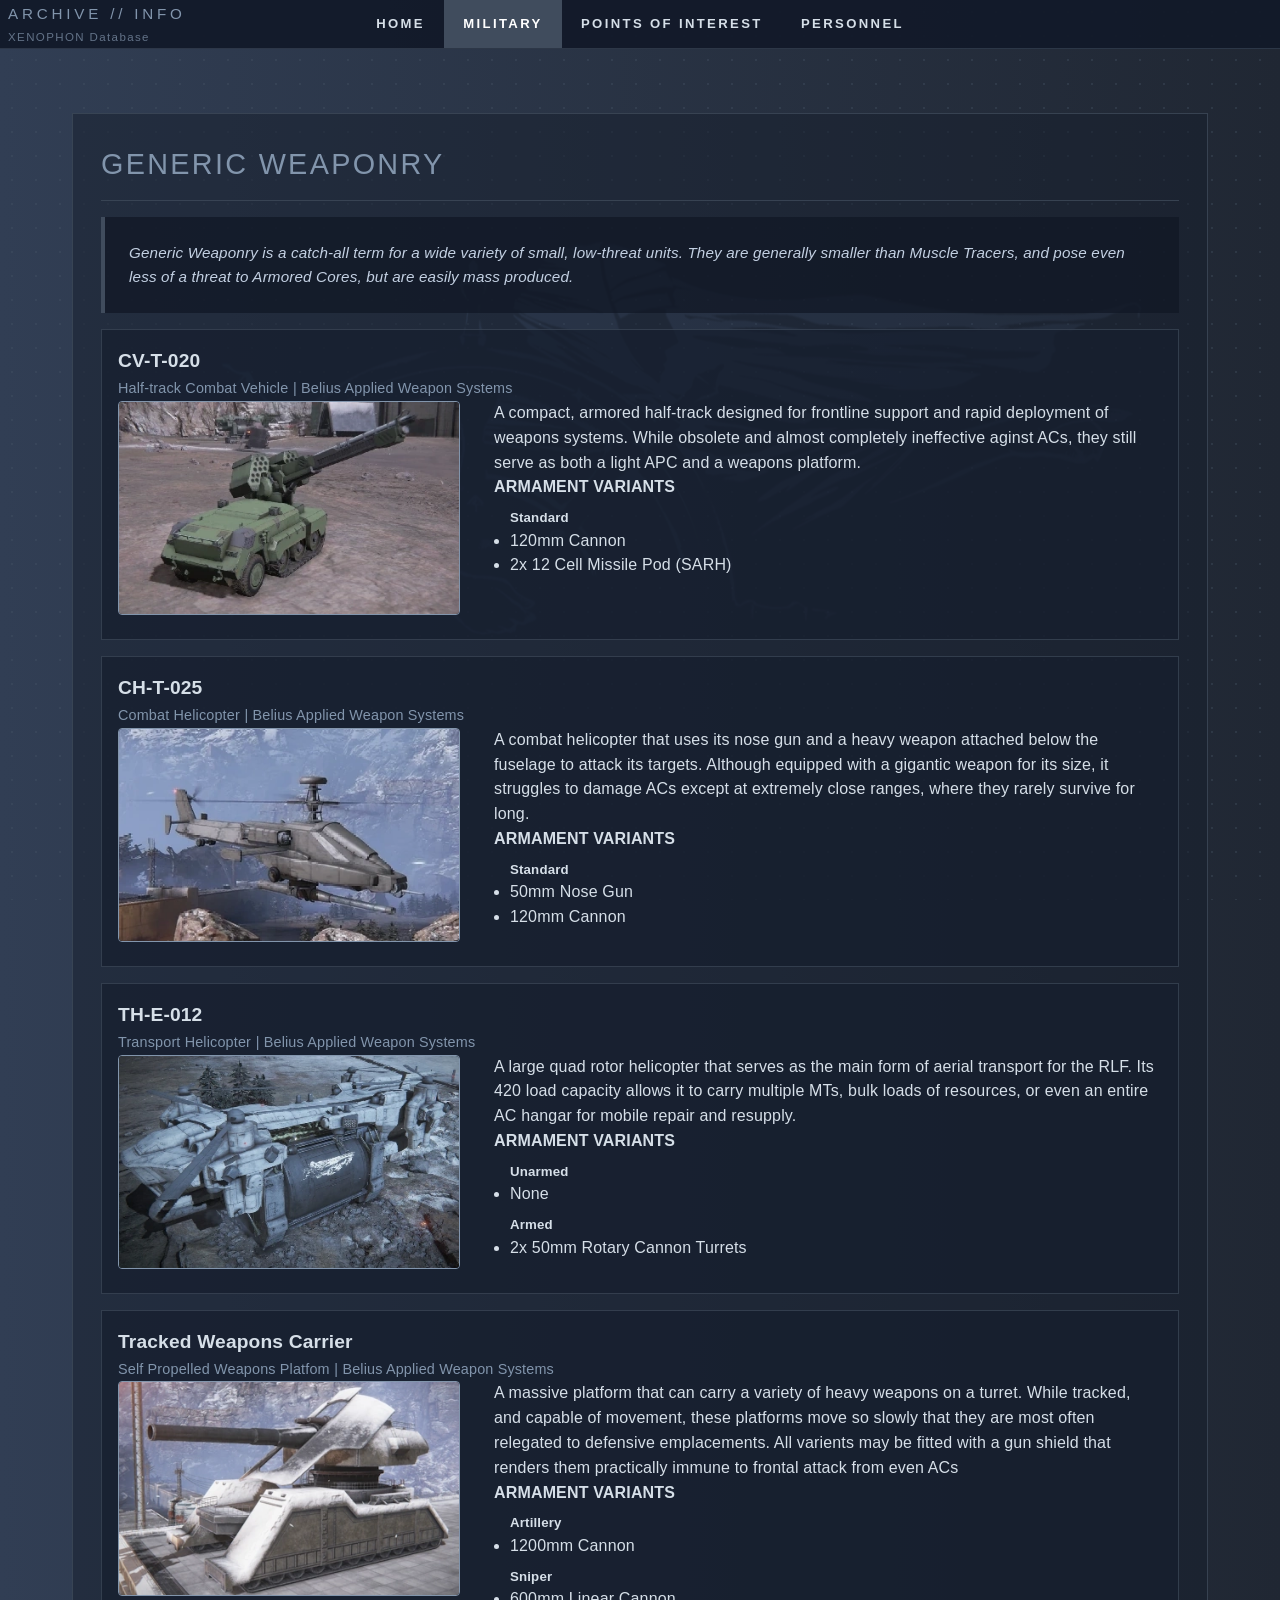
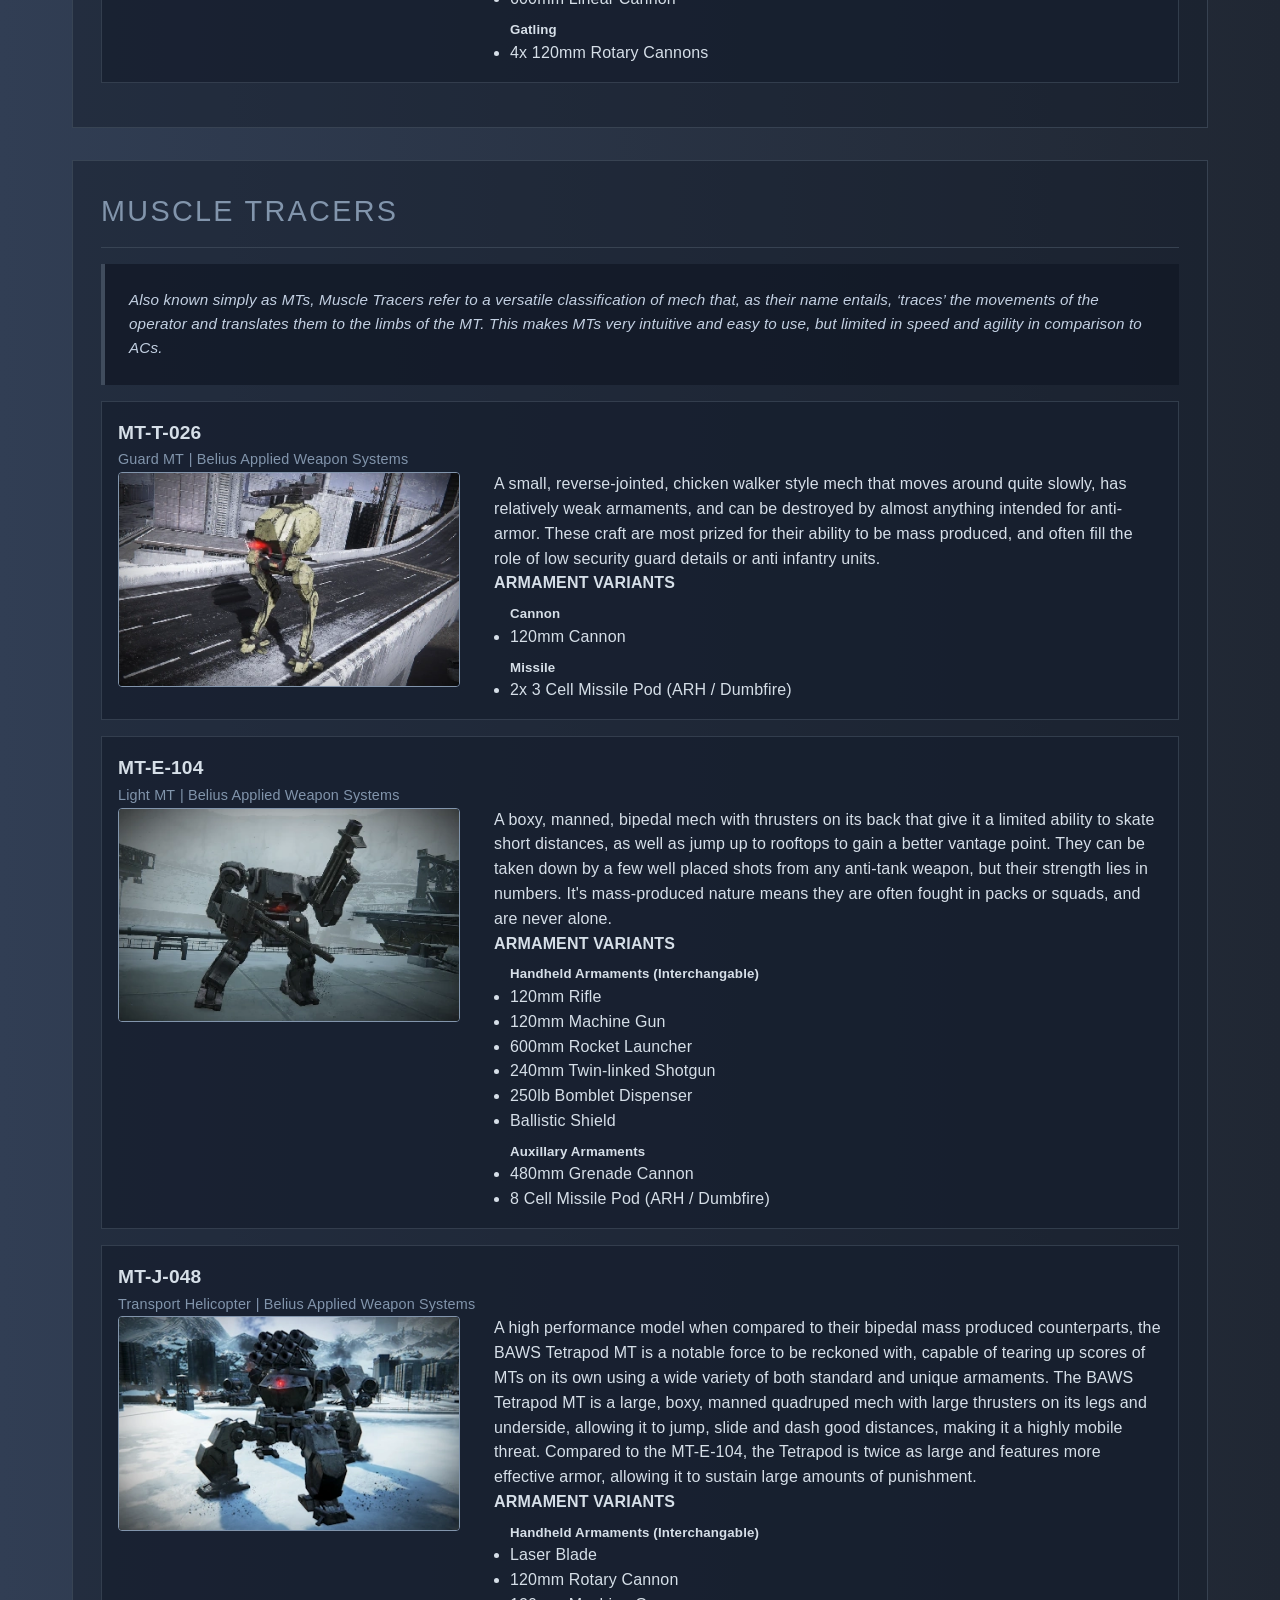
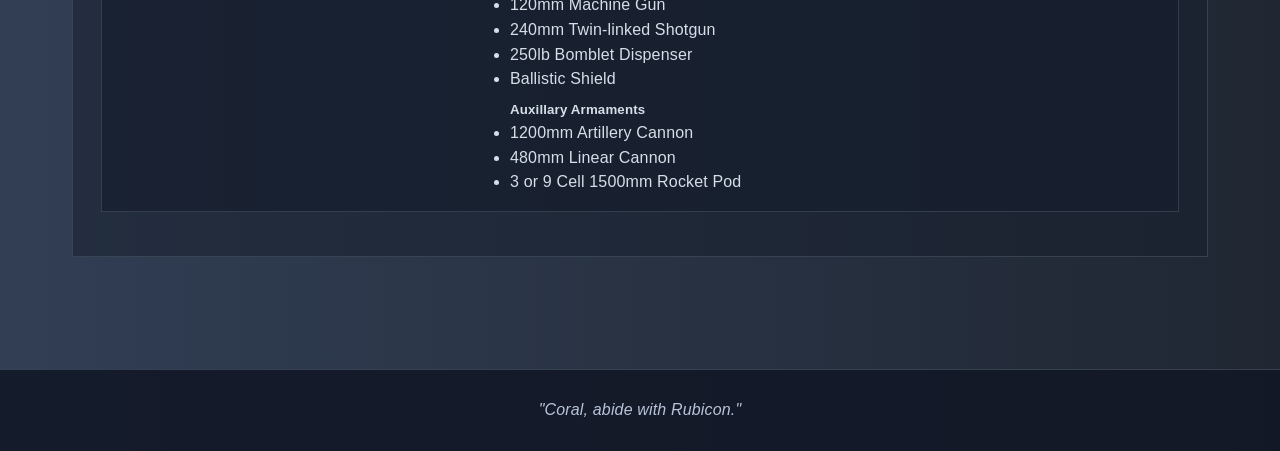
==== commit 5cee8b87: "Update military.html" ====
--- a/military.html
+++ b/military.html
@@ -224,7 +224,7 @@
                             <h5>Handheld Armaments (Interchangable)</h5>
                             <li>Laser Blade</li>
                             <li>120mm Rotary Cannon</li>
-                            <li>160mm Machine Gun</li>
+                            <li>120mm Machine Gun</li>
                             <li>240mm Twin-linked Shotgun</li>
                             <li>250lb Bomblet Dispenser</li>
                             <li>Ballistic Shield</li>
